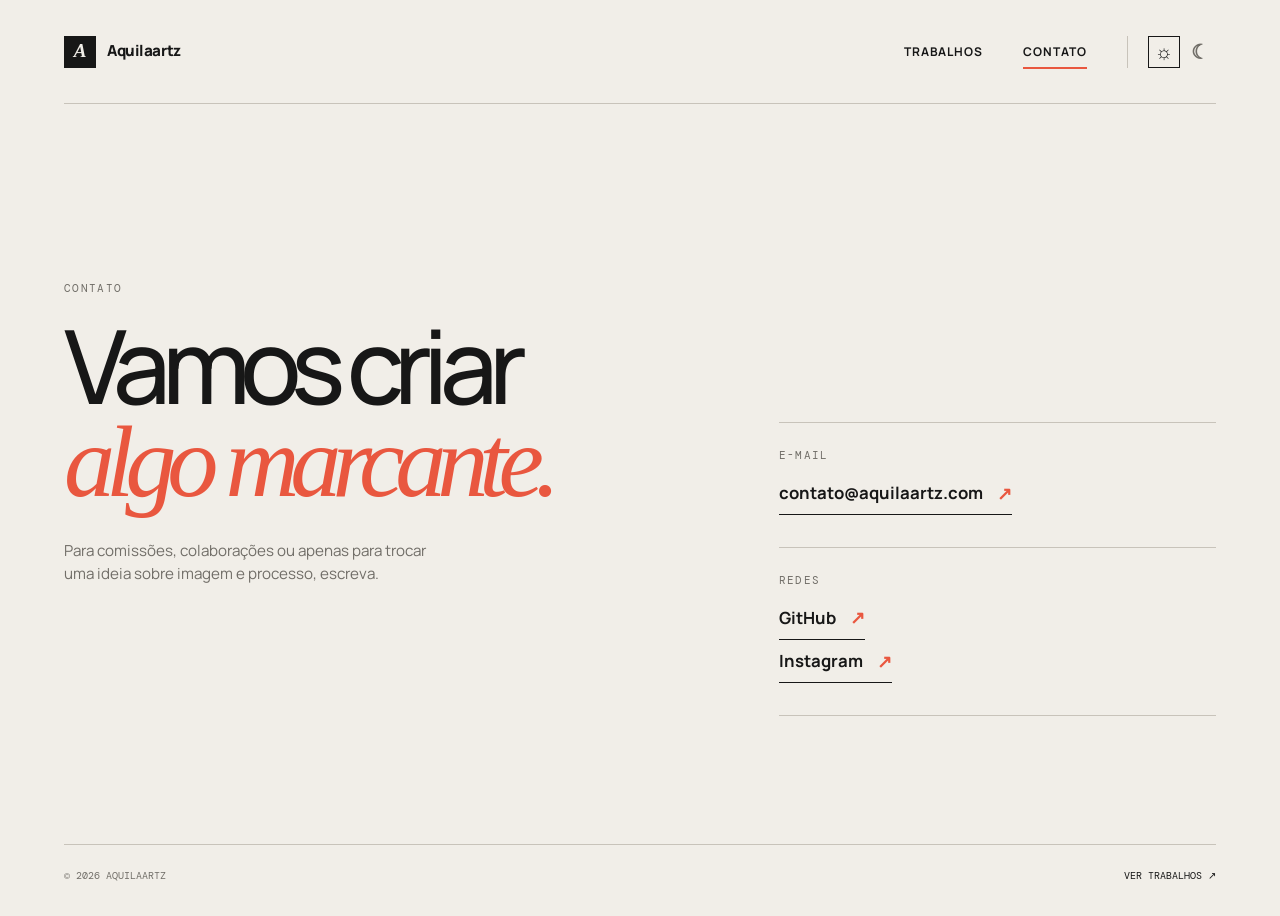
==== contato.html @ cd627b95 "Adds the artistic portfolio site Introduces the complete portfolio experience so visitors can browse" ====
<!DOCTYPE html>
<html lang="pt-br">
<head>
    <meta charset="UTF-8">
    <meta name="viewport" content="width=device-width, initial-scale=1.0">
    <meta name="author" content="Aquila Fernando Alves Silva">
    <meta name="description" content="Entre em contato com Aquila para projetos, colaborações e comissões.">
    <script src="js/main.js" defer></script>
    <link rel="stylesheet" href="css/style.css">
    <title>Contato — Aquilaartz</title>
</head>
<body>
    
    <header class="site-header">
        <a class="brand" href="index.html" aria-label="Aquilaartz, início"><span class="brand-mark">A</span><span>Aquilaartz</span></a>
        <button class="menu-toggle" type="button" aria-expanded="false" aria-controls="site-nav"><span class="sr-only">Abrir menu</span><span></span><span></span></button>
        <nav class="site-nav" id="site-nav" aria-label="Navegação principal"><a href="index.html">Trabalhos</a><a class="is-active" href="contato.html">Contato</a><div class="theme-switcher" aria-label="Escolha de tema"><button class="theme-button" type="button" data-theme-choice="light" aria-label="Usar interface clara" aria-pressed="true">☼</button><button class="theme-button" type="button" data-theme-choice="dark" aria-label="Usar interface escura" aria-pressed="false">☾</button></div></nav>
    </header>


    <main class="contact-page section-shell"><section class="contact-intro"><p class="eyebrow">Contato</p><h1>Vamos criar<br><em>algo marcante.</em></h1><p>Para comissões, colaborações ou apenas para trocar uma ideia sobre imagem e processo, escreva.</p></section><section class="contact-details" aria-label="Canais de contato"><div class="contact-block"><span class="detail-label">E-mail</span><a class="contact-link" href="mailto:contato@aquilaartz.com">contato@aquilaartz.com <span aria-hidden="true">↗</span></a></div><div class="contact-block"><span class="detail-label">Redes</span><a class="contact-link" href="https://github.com/aquila-silva" target="_blank" rel="noreferrer">GitHub <span aria-hidden="true">↗</span></a><a class="contact-link" href="https://www.instagram.com/aquilaartz/" target="_blank" rel="noreferrer">Instagram <span aria-hidden="true">↗</span></a></div></section></main>
    <footer class="site-footer section-shell"><span>© <span data-current-year></span> Aquilaartz</span><a href="index.html">Ver trabalhos <span aria-hidden="true">↗</span></a>
    </footer>
</body>
</html>
---- css/style.css ----
@import url('https://fonts.googleapis.com/css2?family=DM+Mono:wght@400;500&family=Manrope:wght@400;500;600;700;800&display=swap');
:root { --ink:#171717; --paper:#f1eee8; --muted:#716e68; --line:#c8c3ba; --accent:#e9573f; --space:clamp(1.5rem,5vw,5rem); }
body[data-theme='dark'] { --ink:#f1eee8; --paper:#171717; --muted:#aaa59d; --line:#45413d; --accent:#ff765d; }
* { box-sizing:border-box; margin:0; padding:0; } html { scroll-behavior:smooth; } body { background:var(--paper); color:var(--ink); font-family:'Manrope',sans-serif; line-height:1.5; } body:has(.art-modal[open]) { overflow:hidden; } a { color:inherit; text-decoration:none; } button { color:inherit; font:inherit; } .sr-only { position:absolute; width:1px; height:1px; padding:0; margin:-1px; overflow:hidden; clip:rect(0,0,0,0); white-space:nowrap; border:0; } .section-shell { width:min(100% - (var(--space) * 2),1280px); margin-inline:auto; }
.site-header { display:flex; align-items:center; justify-content:space-between; width:min(100% - (var(--space) * 2),1440px); min-height:6.5rem; margin-inline:auto; border-bottom:1px solid var(--line); } .brand { display:flex; align-items:center; gap:.7rem; font-size:.95rem; font-weight:800; letter-spacing:-.03em; } .brand-mark { display:grid; place-items:center; width:2rem; height:2rem; background:var(--ink); color:var(--paper); font-family:Georgia,serif; font-size:1.2rem; font-style:italic; } .site-nav { display:flex; align-items:center; gap:2.5rem; font-size:.75rem; font-weight:700; letter-spacing:.08em; text-transform:uppercase; } .site-nav a { position:relative; padding-block:.5rem; } .site-nav a::after { position:absolute; right:0; bottom:0; left:0; height:2px; background:var(--accent); content:''; transform:scaleX(0); transform-origin:right; transition:transform .25s ease; } .site-nav a:hover::after,.site-nav a.is-active::after { transform:scaleX(1); transform-origin:left; } .theme-switcher { display:flex; gap:.25rem; border-left:1px solid var(--line); padding-left:1.25rem; } .theme-button { display:grid; place-items:center; width:2rem; height:2rem; border:1px solid transparent; background:transparent; color:var(--muted); font-size:1.25rem; line-height:1; cursor:pointer; } .theme-button:hover,.theme-button[aria-pressed='true'] { border-color:var(--ink); color:var(--ink); } .menu-toggle { display:none; border:0; background:none; cursor:pointer; }
.eyebrow,.detail-label { color:var(--muted); font-family:'DM Mono',monospace; font-size:.68rem; letter-spacing:.12em; text-transform:uppercase; } .hero { display:grid; grid-template-columns:.85fr 1.15fr; gap:clamp(2rem,8vw,9rem); align-items:center; min-height:680px; padding-block:4rem 7rem; } .hero h1,.contact-intro h1 { margin:1.4rem 0 2rem; font-size:clamp(3.5rem,8vw,7.8rem); font-weight:500; letter-spacing:-.09em; line-height:.9; } h1 em { color:var(--accent); font-family:Georgia,serif; font-weight:400; } .hero-intro { max-width:22rem; color:var(--muted); font-size:.95rem; } .text-link,.contact-link { display:inline-flex; align-items:center; gap:.9rem; margin-top:2.5rem; border-bottom:1px solid var(--ink); padding-bottom:.5rem; font-size:.78rem; font-weight:700; } .text-link span,.contact-link span { color:var(--accent); font-size:1.1rem; transition:transform .2s ease; } .text-link:hover span,.contact-link:hover span { transform:translate(3px,-3px); } .hero-art img { display:block; width:100%; max-height:660px; object-fit:cover; filter:saturate(.9); } figcaption { display:flex; justify-content:space-between; margin-top:.8rem; color:var(--muted); font-family:'DM Mono',monospace; font-size:.65rem; text-transform:uppercase; } figcaption span { color:var(--accent); }
.work-section { padding-block:5rem 8rem; border-top:1px solid var(--line); } .section-heading { display:flex; align-items:end; justify-content:space-between; margin-bottom:3.5rem; } h2 { margin-top:.8rem; font-size:clamp(2rem,4vw,3.8rem); font-weight:500; letter-spacing:-.07em; line-height:1; } .section-note { color:var(--muted); font-size:.78rem; line-height:1.6; text-align:right; } .art-grid { display:grid; grid-template-columns:repeat(12,1fr); gap:1.5rem; } .art-card { grid-column:span 5; } .art-card:nth-child(2n) { grid-column:7/span 6; margin-top:6rem; } .art-card.is-wide { grid-column:1/-1; margin-top:2rem; } .art-card.is-wide .art-image-wrap { aspect-ratio:16/7; } .art-trigger { display:block; width:100%; border:0; background:none; text-align:left; cursor:pointer; } .art-image-wrap { display:block; overflow:hidden; aspect-ratio:4/5; background:#d8d3cb; } .art-image-wrap img { display:block; width:100%; height:100%; object-fit:cover; filter:grayscale(.15); transition:transform .6s cubic-bezier(.2,.7,.2,1),filter .6s ease; } .art-trigger:hover img { filter:grayscale(0); transform:scale(1.035); } .art-card-meta { display:flex; justify-content:space-between; gap:1rem; border-bottom:1px solid var(--line); padding:1rem 0; font-size:.72rem; } .art-card-meta span { color:var(--muted); font-family:'DM Mono',monospace; font-size:.62rem; text-transform:uppercase; } .statement { padding-block:4rem 9rem; border-top:1px solid var(--line); } .statement-text { max-width:850px; margin-top:2rem; font-size:clamp(2rem,5vw,5rem); letter-spacing:-.08em; line-height:1.03; }
.site-footer { display:flex; justify-content:space-between; border-top:1px solid var(--line); padding-block:1.5rem 2rem; color:var(--muted); font-family:'DM Mono',monospace; font-size:.62rem; text-transform:uppercase; } .site-footer a { color:var(--ink); } .contact-page { display:grid; grid-template-columns:1.4fr 1fr; gap:8vw; min-height:calc(100vh - 10rem); padding-block:11rem 8rem; } .contact-intro h1 { max-width:700px; font-size:clamp(3.7rem,8vw,8rem); } .contact-intro>p:last-child { max-width:24rem; color:var(--muted); font-size:.95rem; } .contact-details { align-self:end; border-top:1px solid var(--line); } .contact-block { display:flex; flex-direction:column; align-items:flex-start; border-bottom:1px solid var(--line); padding-block:1.5rem 2rem; } .contact-link { margin-top:1rem; font-size:1.05rem; } .contact-block .contact-link+.contact-link { margin-top:.5rem; }
.art-modal { width:min(92vw,900px); max-height:92vh; border:0; padding:0; background:var(--ink); color:var(--paper); } .art-modal::backdrop { background:rgb(23 23 23 / 85%); } .art-modal>img { display:block; width:100%; max-height:68vh; object-fit:contain; background:#252525; } .modal-caption { padding:1.4rem 1.7rem 1.8rem; } .modal-caption .eyebrow { color:#aaa59d; } .modal-caption h2 { margin-block:.6rem; } .modal-caption>p:last-child { color:#aaa59d; font-size:.85rem; } .modal-close { position:absolute; top:.8rem; right:1.1rem; z-index:1; border:0; background:none; color:var(--paper); font-size:2rem; line-height:1; cursor:pointer; }
@media (max-width:700px) { .site-header { min-height:5rem; } .menu-toggle { display:flex; flex-direction:column; gap:5px; padding:.5rem 0 .5rem .5rem; } .menu-toggle>span:not(.sr-only) { display:block; width:1.4rem; height:1px; background:var(--ink); } .site-nav { position:absolute; top:5rem; right:var(--space); left:var(--space); z-index:5; display:none; flex-direction:column; align-items:flex-start; gap:0; border-bottom:1px solid var(--line); background:var(--paper); padding-block:.5rem 1rem; } .site-nav.is-open { display:flex; } .site-nav a { padding:.75rem 0; } .theme-switcher { margin-top:.5rem; border-top:1px solid var(--line); border-left:0; padding:1rem 0 0; } .hero { display:block; min-height:auto; padding-block:5rem 6rem; } .hero-copy { margin-bottom:4rem; } .hero h1,.contact-intro h1 { font-size:clamp(3.5rem,17vw,6rem); } .hero-art img { max-height:500px; } .section-heading { align-items:start; flex-direction:column; gap:1.5rem; } .section-note { text-align:left; } .art-grid { display:block; } .art-card,.art-card:nth-child(2n),.art-card.is-wide { margin-top:0; margin-bottom:3rem; } .art-card.is-wide .art-image-wrap { aspect-ratio:16/9; } .statement { padding-bottom:6rem; } .contact-page { display:block; min-height:auto; padding-block:6rem 7rem; } .contact-details { margin-top:7rem; } }
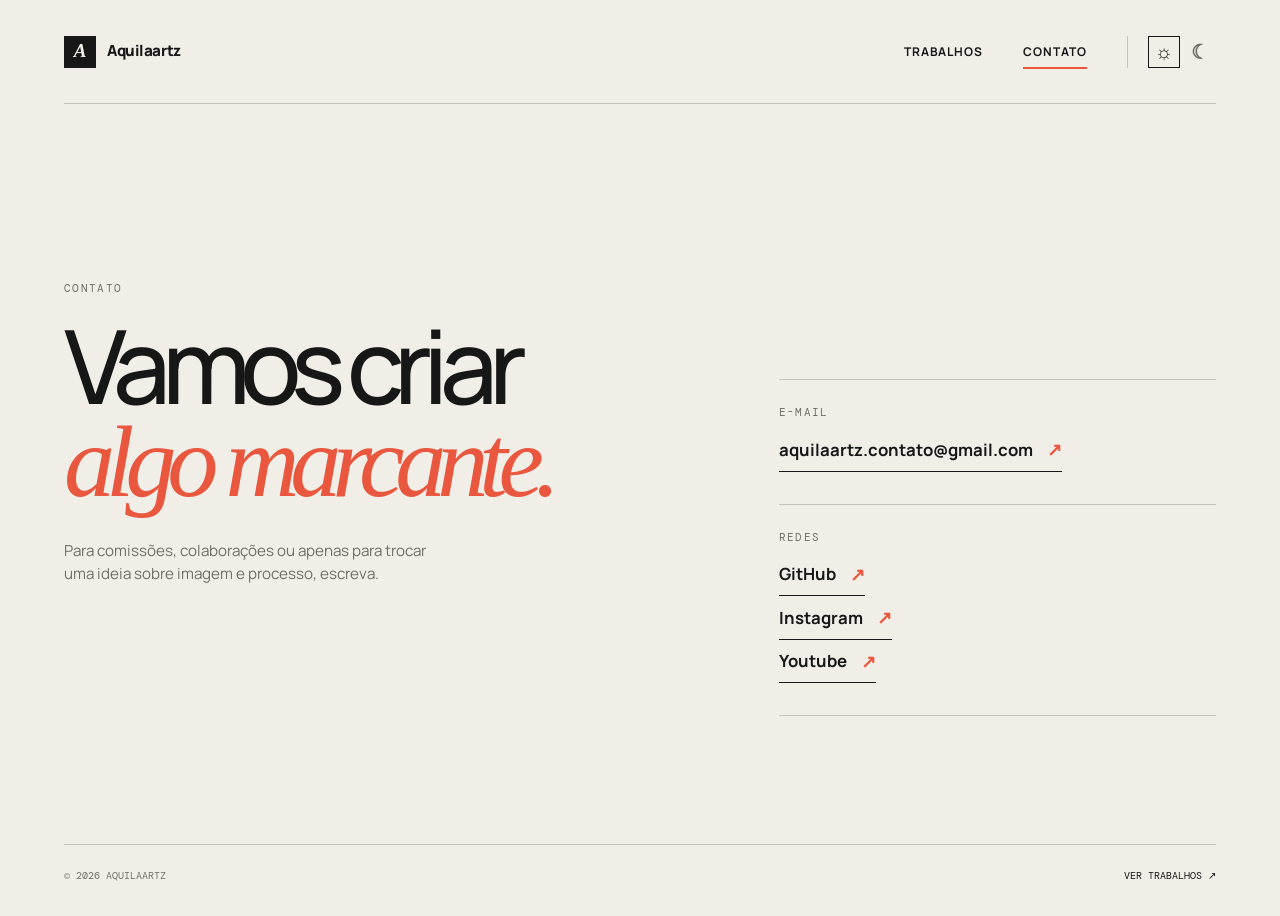
==== commit 2e96bc25: "Updates contact channels Keeps the public contact details current and adds the artist's YouTube pres" ====
--- a/contato.html
+++ b/contato.html
@@ -1,25 +1,107 @@
-<!DOCTYPE html>
+<!doctype html>
 <html lang="pt-br">
-<head>
-    <meta charset="UTF-8">
-    <meta name="viewport" content="width=device-width, initial-scale=1.0">
-    <meta name="author" content="Aquila Fernando Alves Silva">
-    <meta name="description" content="Entre em contato com Aquila para projetos, colaborações e comissões.">
+  <head>
+    <meta charset="UTF-8" />
+    <meta name="viewport" content="width=device-width, initial-scale=1.0" />
+    <meta name="author" content="Aquila Fernando Alves Silva" />
+    <meta
+      name="description"
+      content="Entre em contato com Aquila para projetos, colaborações e comissões."
+    />
+    <meta name="theme-color" content="#f1eee8" />
+    <meta property="og:title" content="Contato — Aquilaartz" />
+    <meta
+      property="og:description"
+      content="Entre em contato com Aquila para projetos, colaborações e comissões."
+    />
+    <meta property="og:type" content="website" />
+    <meta property="og:image" content="assets/img/arte-perspec.jpg" />
+    <link rel="icon" href="assets/favicon.svg" type="image/svg+xml" />
     <script src="js/main.js" defer></script>
-    <link rel="stylesheet" href="css/style.css">
+    <link rel="stylesheet" href="css/style.css" />
     <title>Contato — Aquilaartz</title>
-</head>
-<body>
-    
+  </head>
+  <body>
     <header class="site-header">
-        <a class="brand" href="index.html" aria-label="Aquilaartz, início"><span class="brand-mark">A</span><span>Aquilaartz</span></a>
-        <button class="menu-toggle" type="button" aria-expanded="false" aria-controls="site-nav"><span class="sr-only">Abrir menu</span><span></span><span></span></button>
-        <nav class="site-nav" id="site-nav" aria-label="Navegação principal"><a href="index.html">Trabalhos</a><a class="is-active" href="contato.html">Contato</a><div class="theme-switcher" aria-label="Escolha de tema"><button class="theme-button" type="button" data-theme-choice="light" aria-label="Usar interface clara" aria-pressed="true">☼</button><button class="theme-button" type="button" data-theme-choice="dark" aria-label="Usar interface escura" aria-pressed="false">☾</button></div></nav>
+      <a class="brand" href="index.html" aria-label="Aquilaartz, início"
+        ><span class="brand-mark">A</span><span>Aquilaartz</span></a
+      >
+      <button
+        class="menu-toggle"
+        type="button"
+        aria-expanded="false"
+        aria-controls="site-nav"
+      >
+        <span class="sr-only">Abrir menu</span><span></span><span></span>
+      </button>
+      <nav class="site-nav" id="site-nav" aria-label="Navegação principal">
+        <a href="index.html">Trabalhos</a
+        ><a class="is-active" href="contato.html">Contato</a>
+        <div class="theme-switcher" aria-label="Escolha de tema">
+          <button
+            class="theme-button"
+            type="button"
+            data-theme-choice="light"
+            aria-label="Usar interface clara"
+            aria-pressed="true"
+          >
+            ☼</button
+          ><button
+            class="theme-button"
+            type="button"
+            data-theme-choice="dark"
+            aria-label="Usar interface escura"
+            aria-pressed="false"
+          >
+            ☾
+          </button>
+        </div>
+      </nav>
     </header>
 
-
-    <main class="contact-page section-shell"><section class="contact-intro"><p class="eyebrow">Contato</p><h1>Vamos criar<br><em>algo marcante.</em></h1><p>Para comissões, colaborações ou apenas para trocar uma ideia sobre imagem e processo, escreva.</p></section><section class="contact-details" aria-label="Canais de contato"><div class="contact-block"><span class="detail-label">E-mail</span><a class="contact-link" href="mailto:contato@aquilaartz.com">contato@aquilaartz.com <span aria-hidden="true">↗</span></a></div><div class="contact-block"><span class="detail-label">Redes</span><a class="contact-link" href="https://github.com/aquila-silva" target="_blank" rel="noreferrer">GitHub <span aria-hidden="true">↗</span></a><a class="contact-link" href="https://www.instagram.com/aquilaartz/" target="_blank" rel="noreferrer">Instagram <span aria-hidden="true">↗</span></a></div></section></main>
-    <footer class="site-footer section-shell"><span>© <span data-current-year></span> Aquilaartz</span><a href="index.html">Ver trabalhos <span aria-hidden="true">↗</span></a>
+    <main class="contact-page section-shell">
+      <section class="contact-intro">
+        <p class="eyebrow">Contato</p>
+        <h1>Vamos criar<br /><em>algo marcante.</em></h1>
+        <p>
+          Para comissões, colaborações ou apenas para trocar uma ideia sobre
+          imagem e processo, escreva.
+        </p>
+      </section>
+      <section class="contact-details" aria-label="Canais de contato">
+        <div class="contact-block">
+          <span class="detail-label">E-mail</span
+          ><a class="contact-link" href="mailto:aquilaartz.contato@gmail.com"
+            >aquilaartz.contato@gmail.com <span aria-hidden="true">↗</span></a
+          >
+        </div>
+        <div class="contact-block">
+          <span class="detail-label">Redes</span
+          ><a
+            class="contact-link"
+            href="https://github.com/aquila-silva"
+            target="_blank"
+            rel="noreferrer"
+            >GitHub <span aria-hidden="true">↗</span></a
+          ><a
+            class="contact-link"
+            href="https://www.instagram.com/aquilaartz"
+            target="_blank"
+            rel="noreferrer"
+            >Instagram <span aria-hidden="true">↗</span></a
+          ><a
+            class="contact-link"
+            href="https://www.youtube.com/@aquilaartz"
+            target="_blank"
+            rel="noreferrer"
+            >Youtube <span aria-hidden="true">↗</span></a
+          >
+        </div>
+      </section>
+    </main>
+    <footer class="site-footer section-shell">
+      <span>© <span data-current-year></span> Aquilaartz</span
+      ><a href="index.html">Ver trabalhos <span aria-hidden="true">↗</span></a>
     </footer>
-</body>
-</html>+  </body>
+</html>
--- a/css/style.css
+++ b/css/style.css
@@ -1,10 +1,491 @@
-@import url('https://fonts.googleapis.com/css2?family=DM+Mono:wght@400;500&family=Manrope:wght@400;500;600;700;800&display=swap');
-:root { --ink:#171717; --paper:#f1eee8; --muted:#716e68; --line:#c8c3ba; --accent:#e9573f; --space:clamp(1.5rem,5vw,5rem); }
-body[data-theme='dark'] { --ink:#f1eee8; --paper:#171717; --muted:#aaa59d; --line:#45413d; --accent:#ff765d; }
-* { box-sizing:border-box; margin:0; padding:0; } html { scroll-behavior:smooth; } body { background:var(--paper); color:var(--ink); font-family:'Manrope',sans-serif; line-height:1.5; } body:has(.art-modal[open]) { overflow:hidden; } a { color:inherit; text-decoration:none; } button { color:inherit; font:inherit; } .sr-only { position:absolute; width:1px; height:1px; padding:0; margin:-1px; overflow:hidden; clip:rect(0,0,0,0); white-space:nowrap; border:0; } .section-shell { width:min(100% - (var(--space) * 2),1280px); margin-inline:auto; }
-.site-header { display:flex; align-items:center; justify-content:space-between; width:min(100% - (var(--space) * 2),1440px); min-height:6.5rem; margin-inline:auto; border-bottom:1px solid var(--line); } .brand { display:flex; align-items:center; gap:.7rem; font-size:.95rem; font-weight:800; letter-spacing:-.03em; } .brand-mark { display:grid; place-items:center; width:2rem; height:2rem; background:var(--ink); color:var(--paper); font-family:Georgia,serif; font-size:1.2rem; font-style:italic; } .site-nav { display:flex; align-items:center; gap:2.5rem; font-size:.75rem; font-weight:700; letter-spacing:.08em; text-transform:uppercase; } .site-nav a { position:relative; padding-block:.5rem; } .site-nav a::after { position:absolute; right:0; bottom:0; left:0; height:2px; background:var(--accent); content:''; transform:scaleX(0); transform-origin:right; transition:transform .25s ease; } .site-nav a:hover::after,.site-nav a.is-active::after { transform:scaleX(1); transform-origin:left; } .theme-switcher { display:flex; gap:.25rem; border-left:1px solid var(--line); padding-left:1.25rem; } .theme-button { display:grid; place-items:center; width:2rem; height:2rem; border:1px solid transparent; background:transparent; color:var(--muted); font-size:1.25rem; line-height:1; cursor:pointer; } .theme-button:hover,.theme-button[aria-pressed='true'] { border-color:var(--ink); color:var(--ink); } .menu-toggle { display:none; border:0; background:none; cursor:pointer; }
-.eyebrow,.detail-label { color:var(--muted); font-family:'DM Mono',monospace; font-size:.68rem; letter-spacing:.12em; text-transform:uppercase; } .hero { display:grid; grid-template-columns:.85fr 1.15fr; gap:clamp(2rem,8vw,9rem); align-items:center; min-height:680px; padding-block:4rem 7rem; } .hero h1,.contact-intro h1 { margin:1.4rem 0 2rem; font-size:clamp(3.5rem,8vw,7.8rem); font-weight:500; letter-spacing:-.09em; line-height:.9; } h1 em { color:var(--accent); font-family:Georgia,serif; font-weight:400; } .hero-intro { max-width:22rem; color:var(--muted); font-size:.95rem; } .text-link,.contact-link { display:inline-flex; align-items:center; gap:.9rem; margin-top:2.5rem; border-bottom:1px solid var(--ink); padding-bottom:.5rem; font-size:.78rem; font-weight:700; } .text-link span,.contact-link span { color:var(--accent); font-size:1.1rem; transition:transform .2s ease; } .text-link:hover span,.contact-link:hover span { transform:translate(3px,-3px); } .hero-art img { display:block; width:100%; max-height:660px; object-fit:cover; filter:saturate(.9); } figcaption { display:flex; justify-content:space-between; margin-top:.8rem; color:var(--muted); font-family:'DM Mono',monospace; font-size:.65rem; text-transform:uppercase; } figcaption span { color:var(--accent); }
-.work-section { padding-block:5rem 8rem; border-top:1px solid var(--line); } .section-heading { display:flex; align-items:end; justify-content:space-between; margin-bottom:3.5rem; } h2 { margin-top:.8rem; font-size:clamp(2rem,4vw,3.8rem); font-weight:500; letter-spacing:-.07em; line-height:1; } .section-note { color:var(--muted); font-size:.78rem; line-height:1.6; text-align:right; } .art-grid { display:grid; grid-template-columns:repeat(12,1fr); gap:1.5rem; } .art-card { grid-column:span 5; } .art-card:nth-child(2n) { grid-column:7/span 6; margin-top:6rem; } .art-card.is-wide { grid-column:1/-1; margin-top:2rem; } .art-card.is-wide .art-image-wrap { aspect-ratio:16/7; } .art-trigger { display:block; width:100%; border:0; background:none; text-align:left; cursor:pointer; } .art-image-wrap { display:block; overflow:hidden; aspect-ratio:4/5; background:#d8d3cb; } .art-image-wrap img { display:block; width:100%; height:100%; object-fit:cover; filter:grayscale(.15); transition:transform .6s cubic-bezier(.2,.7,.2,1),filter .6s ease; } .art-trigger:hover img { filter:grayscale(0); transform:scale(1.035); } .art-card-meta { display:flex; justify-content:space-between; gap:1rem; border-bottom:1px solid var(--line); padding:1rem 0; font-size:.72rem; } .art-card-meta span { color:var(--muted); font-family:'DM Mono',monospace; font-size:.62rem; text-transform:uppercase; } .statement { padding-block:4rem 9rem; border-top:1px solid var(--line); } .statement-text { max-width:850px; margin-top:2rem; font-size:clamp(2rem,5vw,5rem); letter-spacing:-.08em; line-height:1.03; }
-.site-footer { display:flex; justify-content:space-between; border-top:1px solid var(--line); padding-block:1.5rem 2rem; color:var(--muted); font-family:'DM Mono',monospace; font-size:.62rem; text-transform:uppercase; } .site-footer a { color:var(--ink); } .contact-page { display:grid; grid-template-columns:1.4fr 1fr; gap:8vw; min-height:calc(100vh - 10rem); padding-block:11rem 8rem; } .contact-intro h1 { max-width:700px; font-size:clamp(3.7rem,8vw,8rem); } .contact-intro>p:last-child { max-width:24rem; color:var(--muted); font-size:.95rem; } .contact-details { align-self:end; border-top:1px solid var(--line); } .contact-block { display:flex; flex-direction:column; align-items:flex-start; border-bottom:1px solid var(--line); padding-block:1.5rem 2rem; } .contact-link { margin-top:1rem; font-size:1.05rem; } .contact-block .contact-link+.contact-link { margin-top:.5rem; }
-.art-modal { width:min(92vw,900px); max-height:92vh; border:0; padding:0; background:var(--ink); color:var(--paper); } .art-modal::backdrop { background:rgb(23 23 23 / 85%); } .art-modal>img { display:block; width:100%; max-height:68vh; object-fit:contain; background:#252525; } .modal-caption { padding:1.4rem 1.7rem 1.8rem; } .modal-caption .eyebrow { color:#aaa59d; } .modal-caption h2 { margin-block:.6rem; } .modal-caption>p:last-child { color:#aaa59d; font-size:.85rem; } .modal-close { position:absolute; top:.8rem; right:1.1rem; z-index:1; border:0; background:none; color:var(--paper); font-size:2rem; line-height:1; cursor:pointer; }
-@media (max-width:700px) { .site-header { min-height:5rem; } .menu-toggle { display:flex; flex-direction:column; gap:5px; padding:.5rem 0 .5rem .5rem; } .menu-toggle>span:not(.sr-only) { display:block; width:1.4rem; height:1px; background:var(--ink); } .site-nav { position:absolute; top:5rem; right:var(--space); left:var(--space); z-index:5; display:none; flex-direction:column; align-items:flex-start; gap:0; border-bottom:1px solid var(--line); background:var(--paper); padding-block:.5rem 1rem; } .site-nav.is-open { display:flex; } .site-nav a { padding:.75rem 0; } .theme-switcher { margin-top:.5rem; border-top:1px solid var(--line); border-left:0; padding:1rem 0 0; } .hero { display:block; min-height:auto; padding-block:5rem 6rem; } .hero-copy { margin-bottom:4rem; } .hero h1,.contact-intro h1 { font-size:clamp(3.5rem,17vw,6rem); } .hero-art img { max-height:500px; } .section-heading { align-items:start; flex-direction:column; gap:1.5rem; } .section-note { text-align:left; } .art-grid { display:block; } .art-card,.art-card:nth-child(2n),.art-card.is-wide { margin-top:0; margin-bottom:3rem; } .art-card.is-wide .art-image-wrap { aspect-ratio:16/9; } .statement { padding-bottom:6rem; } .contact-page { display:block; min-height:auto; padding-block:6rem 7rem; } .contact-details { margin-top:7rem; } }
+@import url("https://fonts.googleapis.com/css2?family=DM+Mono:wght@400;500&family=Manrope:wght@400;500;600;700;800&display=swap");
+:root {
+  --ink: #171717;
+  --paper: #f1eee8;
+  --muted: #716e68;
+  --line: #c8c3ba;
+  --accent: #e9573f;
+  --space: clamp(1.5rem, 5vw, 5rem);
+}
+body[data-theme="dark"] {
+  --ink: #f1eee8;
+  --paper: #171717;
+  --muted: #aaa59d;
+  --line: #45413d;
+  --accent: #ff765d;
+}
+* {
+  box-sizing: border-box;
+  margin: 0;
+  padding: 0;
+}
+html {
+  scroll-behavior: smooth;
+}
+body {
+  background: var(--paper);
+  color: var(--ink);
+  font-family: "Manrope", sans-serif;
+  line-height: 1.5;
+}
+body:has(.art-modal[open]) {
+  overflow: hidden;
+}
+a {
+  color: inherit;
+  text-decoration: none;
+}
+button {
+  color: inherit;
+  font: inherit;
+}
+.sr-only {
+  position: absolute;
+  width: 1px;
+  height: 1px;
+  padding: 0;
+  margin: -1px;
+  overflow: hidden;
+  clip: rect(0, 0, 0, 0);
+  white-space: nowrap;
+  border: 0;
+}
+.section-shell {
+  width: min(100% - (var(--space) * 2), 1280px);
+  margin-inline: auto;
+}
+.site-header {
+  display: flex;
+  align-items: center;
+  justify-content: space-between;
+  width: min(100% - (var(--space) * 2), 1440px);
+  min-height: 6.5rem;
+  margin-inline: auto;
+  border-bottom: 1px solid var(--line);
+}
+.brand {
+  display: flex;
+  align-items: center;
+  gap: 0.7rem;
+  font-size: 0.95rem;
+  font-weight: 800;
+  letter-spacing: -0.03em;
+}
+.brand-mark {
+  display: grid;
+  place-items: center;
+  width: 2rem;
+  height: 2rem;
+  background: var(--ink);
+  color: var(--paper);
+  font-family: Georgia, serif;
+  font-size: 1.2rem;
+  font-style: italic;
+}
+.site-nav {
+  display: flex;
+  align-items: center;
+  gap: 2.5rem;
+  font-size: 0.75rem;
+  font-weight: 700;
+  letter-spacing: 0.08em;
+  text-transform: uppercase;
+}
+.site-nav a {
+  position: relative;
+  padding-block: 0.5rem;
+}
+.site-nav a::after {
+  position: absolute;
+  right: 0;
+  bottom: 0;
+  left: 0;
+  height: 2px;
+  background: var(--accent);
+  content: "";
+  transform: scaleX(0);
+  transform-origin: right;
+  transition: transform 0.25s ease;
+}
+.site-nav a:hover::after,
+.site-nav a.is-active::after {
+  transform: scaleX(1);
+  transform-origin: left;
+}
+.theme-switcher {
+  display: flex;
+  gap: 0.25rem;
+  border-left: 1px solid var(--line);
+  padding-left: 1.25rem;
+}
+.theme-button {
+  display: grid;
+  place-items: center;
+  width: 2rem;
+  height: 2rem;
+  border: 1px solid transparent;
+  background: transparent;
+  color: var(--muted);
+  font-size: 1.25rem;
+  line-height: 1;
+  cursor: pointer;
+}
+.theme-button:hover,
+.theme-button[aria-pressed="true"] {
+  border-color: var(--ink);
+  color: var(--ink);
+}
+.menu-toggle {
+  display: none;
+  border: 0;
+  background: none;
+  cursor: pointer;
+}
+.eyebrow,
+.detail-label {
+  color: var(--muted);
+  font-family: "DM Mono", monospace;
+  font-size: 0.68rem;
+  letter-spacing: 0.12em;
+  text-transform: uppercase;
+}
+.hero {
+  display: grid;
+  grid-template-columns: 0.85fr 1.15fr;
+  gap: clamp(2rem, 8vw, 9rem);
+  align-items: center;
+  min-height: 680px;
+  padding-block: 4rem 7rem;
+}
+.hero h1,
+.contact-intro h1 {
+  margin: 1.4rem 0 2rem;
+  font-size: clamp(3.5rem, 8vw, 7.8rem);
+  font-weight: 500;
+  letter-spacing: -0.09em;
+  line-height: 0.9;
+}
+h1 em {
+  color: var(--accent);
+  font-family: Georgia, serif;
+  font-weight: 400;
+}
+.hero-intro {
+  max-width: 22rem;
+  color: var(--muted);
+  font-size: 0.95rem;
+}
+.text-link,
+.contact-link {
+  display: inline-flex;
+  align-items: center;
+  gap: 0.9rem;
+  margin-top: 2.5rem;
+  border-bottom: 1px solid var(--ink);
+  padding-bottom: 0.5rem;
+  font-size: 0.78rem;
+  font-weight: 700;
+}
+.text-link span,
+.contact-link span {
+  color: var(--accent);
+  font-size: 1.1rem;
+  transition: transform 0.2s ease;
+}
+.text-link:hover span,
+.contact-link:hover span {
+  transform: translate(3px, -3px);
+}
+.hero-art img {
+  display: block;
+  width: 100%;
+  max-height: 660px;
+  object-fit: cover;
+  filter: saturate(0.9);
+}
+figcaption {
+  display: flex;
+  justify-content: space-between;
+  margin-top: 0.8rem;
+  color: var(--muted);
+  font-family: "DM Mono", monospace;
+  font-size: 0.65rem;
+  text-transform: uppercase;
+}
+figcaption span {
+  color: var(--accent);
+}
+.work-section {
+  padding-block: 5rem 8rem;
+  border-top: 1px solid var(--line);
+}
+.section-heading {
+  display: flex;
+  align-items: end;
+  justify-content: space-between;
+  margin-bottom: 3.5rem;
+}
+h2 {
+  margin-top: 0.8rem;
+  font-size: clamp(2rem, 4vw, 3.8rem);
+  font-weight: 500;
+  letter-spacing: -0.07em;
+  line-height: 1;
+}
+.section-note {
+  color: var(--muted);
+  font-size: 0.78rem;
+  line-height: 1.6;
+  text-align: right;
+}
+.art-grid {
+  display: grid;
+  grid-template-columns: repeat(12, 1fr);
+  gap: 1.5rem;
+}
+.art-card {
+  grid-column: span 5;
+}
+.art-card:nth-child(2n) {
+  grid-column: 7 / span 6;
+  margin-top: 6rem;
+}
+.art-card.is-wide {
+  grid-column: 1/-1;
+  margin-top: 2rem;
+}
+.art-card.is-wide .art-image-wrap {
+  aspect-ratio: 16/7;
+}
+.art-trigger {
+  display: block;
+  width: 100%;
+  border: 0;
+  background: none;
+  text-align: left;
+  cursor: pointer;
+}
+.art-image-wrap {
+  display: block;
+  overflow: hidden;
+  aspect-ratio: 4/5;
+  background: #d8d3cb;
+}
+.art-image-wrap img {
+  display: block;
+  width: 100%;
+  height: 100%;
+  object-fit: cover;
+  filter: grayscale(0.15);
+  transition:
+    transform 0.6s cubic-bezier(0.2, 0.7, 0.2, 1),
+    filter 0.6s ease;
+}
+.art-trigger:hover img {
+  filter: grayscale(0);
+  transform: scale(1.035);
+}
+.art-card-meta {
+  display: flex;
+  justify-content: space-between;
+  gap: 1rem;
+  border-bottom: 1px solid var(--line);
+  padding: 1rem 0;
+  font-size: 0.72rem;
+}
+.art-card-meta span {
+  color: var(--muted);
+  font-family: "DM Mono", monospace;
+  font-size: 0.62rem;
+  text-transform: uppercase;
+}
+.statement {
+  padding-block: 4rem 9rem;
+  border-top: 1px solid var(--line);
+}
+.statement-text {
+  max-width: 850px;
+  margin-top: 2rem;
+  font-size: clamp(2rem, 5vw, 5rem);
+  letter-spacing: -0.08em;
+  line-height: 1.03;
+}
+.site-footer {
+  display: flex;
+  justify-content: space-between;
+  border-top: 1px solid var(--line);
+  padding-block: 1.5rem 2rem;
+  color: var(--muted);
+  font-family: "DM Mono", monospace;
+  font-size: 0.62rem;
+  text-transform: uppercase;
+}
+.site-footer a {
+  color: var(--ink);
+}
+.contact-page {
+  display: grid;
+  grid-template-columns: 1.4fr 1fr;
+  gap: 8vw;
+  min-height: calc(100vh - 10rem);
+  padding-block: 11rem 8rem;
+}
+.contact-intro h1 {
+  max-width: 700px;
+  font-size: clamp(3.7rem, 8vw, 8rem);
+}
+.contact-intro > p:last-child {
+  max-width: 24rem;
+  color: var(--muted);
+  font-size: 0.95rem;
+}
+.contact-details {
+  align-self: end;
+  border-top: 1px solid var(--line);
+}
+.contact-block {
+  display: flex;
+  flex-direction: column;
+  align-items: flex-start;
+  border-bottom: 1px solid var(--line);
+  padding-block: 1.5rem 2rem;
+}
+.contact-link {
+  margin-top: 1rem;
+  font-size: 1.05rem;
+}
+.contact-block .contact-link + .contact-link {
+  margin-top: 0.5rem;
+}
+.art-modal {
+  width: min(92vw, 900px);
+  max-height: 92vh;
+  border: 0;
+  padding: 0;
+  background: var(--ink);
+  color: var(--paper);
+}
+.art-modal::backdrop {
+  background: rgb(23 23 23 / 85%);
+}
+.art-modal > img {
+  display: block;
+  width: 100%;
+  max-height: 68vh;
+  object-fit: contain;
+  background: #252525;
+}
+.modal-caption {
+  padding: 1.4rem 1.7rem 1.8rem;
+}
+.modal-caption .eyebrow {
+  color: #aaa59d;
+}
+.modal-caption h2 {
+  margin-block: 0.6rem;
+}
+.modal-caption > p:last-child {
+  color: #aaa59d;
+  font-size: 0.85rem;
+}
+.modal-close {
+  position: absolute;
+  top: 0.8rem;
+  right: 1.1rem;
+  z-index: 1;
+  border: 0;
+  background: none;
+  color: var(--paper);
+  font-size: 2rem;
+  line-height: 1;
+  cursor: pointer;
+}
+@media (max-width: 700px) {
+  .site-header {
+    min-height: 5rem;
+  }
+  .menu-toggle {
+    display: flex;
+    flex-direction: column;
+    gap: 5px;
+    padding: 0.5rem 0 0.5rem 0.5rem;
+  }
+  .menu-toggle > span:not(.sr-only) {
+    display: block;
+    width: 1.4rem;
+    height: 1px;
+    background: var(--ink);
+  }
+  .site-nav {
+    position: absolute;
+    top: 5rem;
+    right: var(--space);
+    left: var(--space);
+    z-index: 5;
+    display: none;
+    flex-direction: column;
+    align-items: flex-start;
+    gap: 0;
+    border-bottom: 1px solid var(--line);
+    background: var(--paper);
+    padding-block: 0.5rem 1rem;
+  }
+  .site-nav.is-open {
+    display: flex;
+  }
+  .site-nav a {
+    padding: 0.75rem 0;
+  }
+  .theme-switcher {
+    margin-top: 0.5rem;
+    border-top: 1px solid var(--line);
+    border-left: 0;
+    padding: 1rem 0 0;
+  }
+  .hero {
+    display: block;
+    min-height: auto;
+    padding-block: 5rem 6rem;
+  }
+  .hero-copy {
+    margin-bottom: 4rem;
+  }
+  .hero h1,
+  .contact-intro h1 {
+    font-size: clamp(3.5rem, 17vw, 6rem);
+  }
+  .hero-art img {
+    max-height: 500px;
+  }
+  .section-heading {
+    align-items: start;
+    flex-direction: column;
+    gap: 1.5rem;
+  }
+  .section-note {
+    text-align: left;
+  }
+  .art-grid {
+    display: block;
+  }
+  .art-card,
+  .art-card:nth-child(2n),
+  .art-card.is-wide {
+    margin-top: 0;
+    margin-bottom: 3rem;
+  }
+  .art-card.is-wide .art-image-wrap {
+    aspect-ratio: 16/9;
+  }
+  .statement {
+    padding-bottom: 6rem;
+  }
+  .contact-page {
+    display: block;
+    min-height: auto;
+    padding-block: 6rem 7rem;
+  }
+  .contact-details {
+    margin-top: 7rem;
+  }
+}
